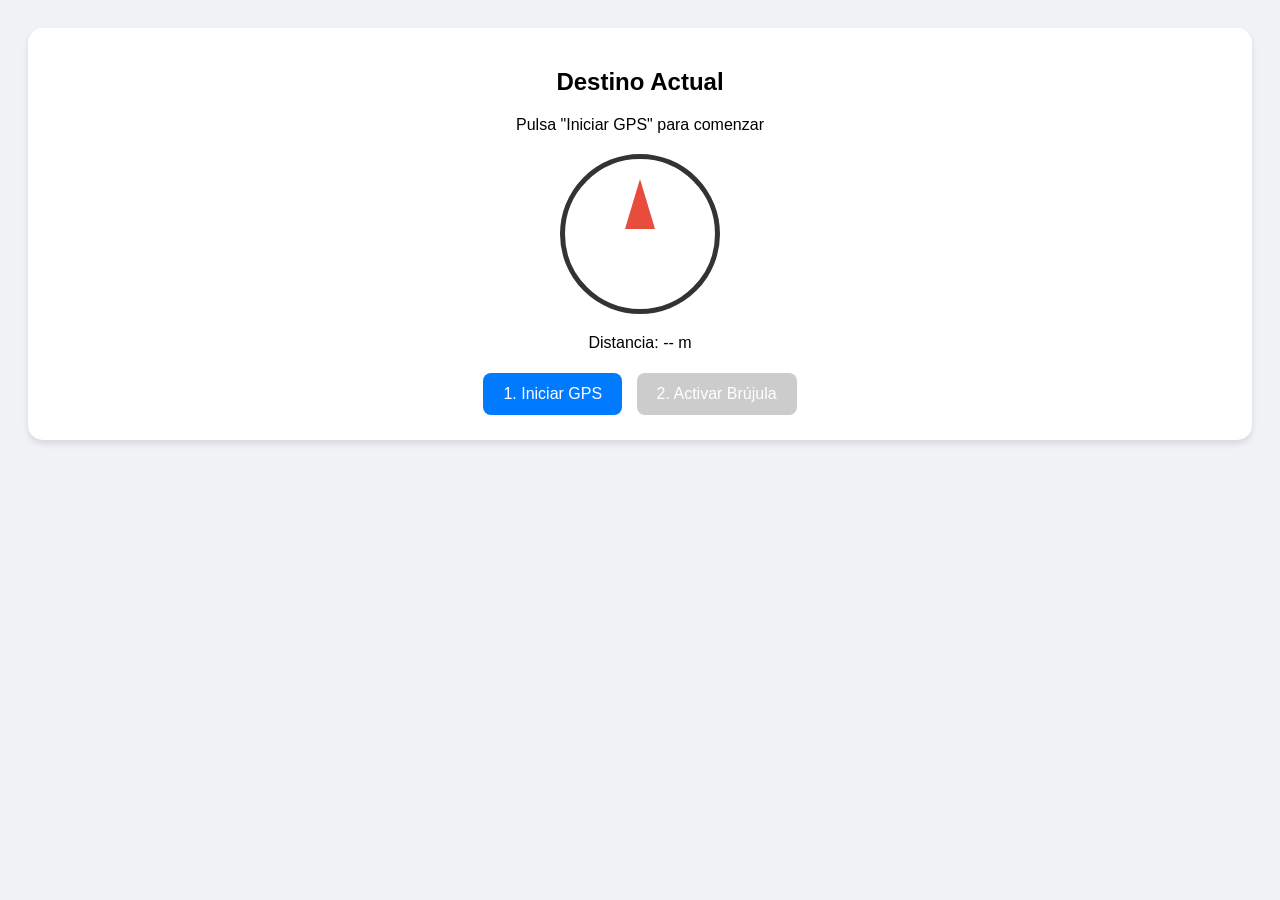
==== cla/index.html @ 74f86816 "a" ====
<!DOCTYPE html>
<html lang="es">
<head>
    <meta charset="UTF-8">
    <meta name="viewport" content="width=device-width, initial-scale=1.0">
    <title>GPS Treasure Hunt</title>
    <style>
        body { font-family: sans-serif; text-align: center; background: #f0f2f5; padding: 20px; }
        #compass {
            width: 150px; height: 150px; border-radius: 50%;
            border: 5px solid #333; margin: 20px auto;
            position: relative; transition: transform 0.2s ease-out;
        }
        #arrow {
            width: 0; height: 0; 
            border-left: 15px solid transparent;
            border-right: 15px solid transparent;
            border-bottom: 50px solid #e74c3c;
            position: absolute; top: 20px; left: 60px;
        }
        .card { background: white; padding: 20px; border-radius: 15px; box-shadow: 0 4px 6px rgba(0,0,0,0.1); }
        button { background: #007bff; color: white; border: none; padding: 12px 20px; border-radius: 8px; margin: 5px; font-size: 16px; cursor: pointer; }
        button:disabled { background: #ccc; }
    </style>
</head>
<body>

    <div class="card">
        <h2>Destino Actual</h2>
        <p id="hint">Pulsa "Iniciar GPS" para comenzar</p>
        
        <div id="compass">
            <div id="arrow"></div>
        </div>
        
        <p id="distance">Distancia: -- m</p>
        
        <button id="btnGPS">1. Iniciar GPS</button>
        <button id="btnCompass" disabled>2. Activar Brújula</button>
    </div>

    <script src="app.js"></script>
</body>
</html>
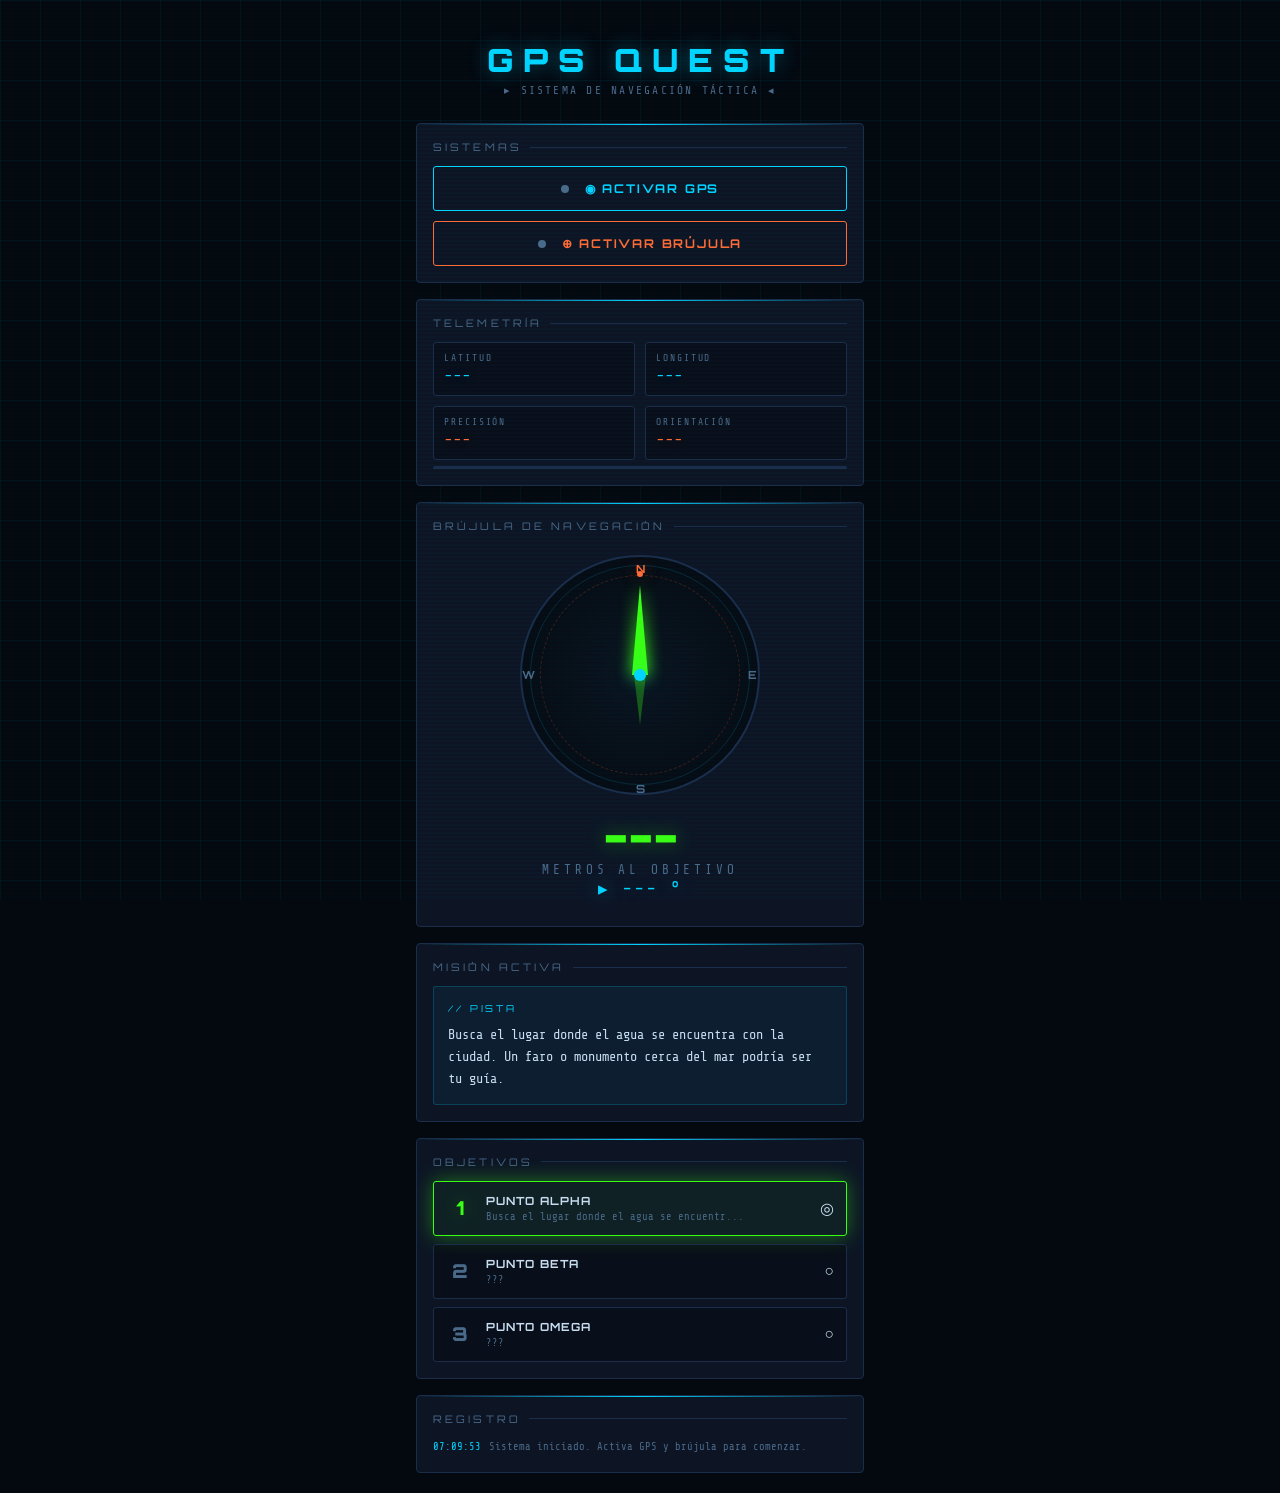
==== commit fe8c74d1: "a" ====
--- a/cla/index.html
+++ b/cla/index.html
@@ -1,44 +1,1105 @@
 <!DOCTYPE html>
 <html lang="es">
 <head>
-    <meta charset="UTF-8">
-    <meta name="viewport" content="width=device-width, initial-scale=1.0">
-    <title>GPS Treasure Hunt</title>
-    <style>
-        body { font-family: sans-serif; text-align: center; background: #f0f2f5; padding: 20px; }
-        #compass {
-            width: 150px; height: 150px; border-radius: 50%;
-            border: 5px solid #333; margin: 20px auto;
-            position: relative; transition: transform 0.2s ease-out;
-        }
-        #arrow {
-            width: 0; height: 0; 
-            border-left: 15px solid transparent;
-            border-right: 15px solid transparent;
-            border-bottom: 50px solid #e74c3c;
-            position: absolute; top: 20px; left: 60px;
-        }
-        .card { background: white; padding: 20px; border-radius: 15px; box-shadow: 0 4px 6px rgba(0,0,0,0.1); }
-        button { background: #007bff; color: white; border: none; padding: 12px 20px; border-radius: 8px; margin: 5px; font-size: 16px; cursor: pointer; }
-        button:disabled { background: #ccc; }
-    </style>
+<meta charset="UTF-8">
+<meta name="viewport" content="width=device-width, initial-scale=1.0, user-scalable=no">
+<meta name="theme-color" content="#0a0f1e">
+<meta name="mobile-web-app-capable" content="yes">
+<meta name="apple-mobile-web-app-capable" content="yes">
+<meta name="apple-mobile-web-app-status-bar-style" content="black-translucent">
+<title>GPS Quest</title>
+<link rel="preconnect" href="https://fonts.googleapis.com">
+<link href="https://fonts.googleapis.com/css2?family=Orbitron:wght@400;700;900&family=Share+Tech+Mono&display=swap" rel="stylesheet">
+<style>
+  :root {
+    --bg: #04080f;
+    --surface: #0d1525;
+    --border: #1a2d4a;
+    --accent: #00d4ff;
+    --accent2: #ff6b35;
+    --accent3: #39ff14;
+    --text: #c8ddf0;
+    --text-dim: #4a6a8a;
+    --glow: 0 0 20px rgba(0,212,255,0.4);
+    --glow-red: 0 0 20px rgba(255,107,53,0.4);
+    --glow-green: 0 0 20px rgba(57,255,20,0.4);
+  }
+
+  * { margin: 0; padding: 0; box-sizing: border-box; -webkit-tap-highlight-color: transparent; }
+
+  body {
+    background: var(--bg);
+    color: var(--text);
+    font-family: 'Share Tech Mono', monospace;
+    min-height: 100vh;
+    overflow-x: hidden;
+    position: relative;
+  }
+
+  /* Scanline effect */
+  body::before {
+    content: '';
+    position: fixed;
+    inset: 0;
+    background: repeating-linear-gradient(
+      0deg,
+      transparent,
+      transparent 2px,
+      rgba(0,212,255,0.015) 2px,
+      rgba(0,212,255,0.015) 4px
+    );
+    pointer-events: none;
+    z-index: 1000;
+  }
+
+  /* Grid background */
+  body::after {
+    content: '';
+    position: fixed;
+    inset: 0;
+    background-image:
+      linear-gradient(rgba(0,212,255,0.05) 1px, transparent 1px),
+      linear-gradient(90deg, rgba(0,212,255,0.05) 1px, transparent 1px);
+    background-size: 40px 40px;
+    pointer-events: none;
+    z-index: 0;
+  }
+
+  #app {
+    position: relative;
+    z-index: 1;
+    max-width: 480px;
+    margin: 0 auto;
+    padding: 20px 16px;
+    min-height: 100vh;
+    display: flex;
+    flex-direction: column;
+    gap: 16px;
+  }
+
+  /* Header */
+  .header {
+    text-align: center;
+    padding: 20px 0 10px;
+  }
+
+  .header h1 {
+    font-family: 'Orbitron', sans-serif;
+    font-size: 2rem;
+    font-weight: 900;
+    color: var(--accent);
+    text-shadow: var(--glow);
+    letter-spacing: 0.3em;
+    animation: flicker 6s infinite;
+  }
+
+  .header .subtitle {
+    font-size: 0.7rem;
+    color: var(--text-dim);
+    letter-spacing: 0.2em;
+    margin-top: 4px;
+  }
+
+  @keyframes flicker {
+    0%,95%,100% { opacity: 1; }
+    96% { opacity: 0.8; }
+    97% { opacity: 1; }
+    98% { opacity: 0.6; }
+    99% { opacity: 1; }
+  }
+
+  /* Cards */
+  .card {
+    background: var(--surface);
+    border: 1px solid var(--border);
+    border-radius: 4px;
+    padding: 16px;
+    position: relative;
+    overflow: hidden;
+  }
+
+  .card::before {
+    content: '';
+    position: absolute;
+    top: 0; left: 0; right: 0;
+    height: 1px;
+    background: linear-gradient(90deg, transparent, var(--accent), transparent);
+  }
+
+  .card-title {
+    font-family: 'Orbitron', sans-serif;
+    font-size: 0.65rem;
+    color: var(--text-dim);
+    letter-spacing: 0.3em;
+    margin-bottom: 12px;
+    display: flex;
+    align-items: center;
+    gap: 8px;
+  }
+
+  .card-title::after {
+    content: '';
+    flex: 1;
+    height: 1px;
+    background: var(--border);
+  }
+
+  /* Buttons */
+  .btn {
+    display: flex;
+    align-items: center;
+    justify-content: center;
+    gap: 10px;
+    padding: 14px 20px;
+    border: 1px solid;
+    border-radius: 3px;
+    font-family: 'Orbitron', sans-serif;
+    font-size: 0.75rem;
+    font-weight: 700;
+    letter-spacing: 0.15em;
+    cursor: pointer;
+    transition: all 0.2s;
+    width: 100%;
+    position: relative;
+    overflow: hidden;
+    background: transparent;
+  }
+
+  .btn::before {
+    content: '';
+    position: absolute;
+    inset: 0;
+    opacity: 0;
+    transition: opacity 0.2s;
+  }
+
+  .btn:active::before { opacity: 1; }
+
+  .btn-gps {
+    color: var(--accent);
+    border-color: var(--accent);
+  }
+  .btn-gps::before { background: rgba(0,212,255,0.1); }
+  .btn-gps:hover { box-shadow: var(--glow); }
+  .btn-gps.active {
+    background: rgba(0,212,255,0.1);
+    box-shadow: var(--glow);
+    color: var(--accent);
+  }
+
+  .btn-compass {
+    color: var(--accent2);
+    border-color: var(--accent2);
+  }
+  .btn-compass::before { background: rgba(255,107,53,0.1); }
+  .btn-compass:hover { box-shadow: var(--glow-red); }
+  .btn-compass.active {
+    background: rgba(255,107,53,0.1);
+    box-shadow: var(--glow-red);
+  }
+
+  .btn-row { display: flex; gap: 10px; }
+  .btn-row .btn { flex: 1; }
+
+  /* Status indicators */
+  .status-grid {
+    display: grid;
+    grid-template-columns: 1fr 1fr;
+    gap: 10px;
+  }
+
+  .status-item {
+    background: rgba(0,0,0,0.3);
+    border: 1px solid var(--border);
+    border-radius: 3px;
+    padding: 10px;
+  }
+
+  .status-label {
+    font-size: 0.6rem;
+    color: var(--text-dim);
+    letter-spacing: 0.2em;
+    margin-bottom: 4px;
+  }
+
+  .status-value {
+    font-size: 1rem;
+    color: var(--accent);
+    text-shadow: var(--glow);
+    white-space: nowrap;
+    overflow: hidden;
+    text-overflow: ellipsis;
+  }
+
+  .status-value.orange { color: var(--accent2); text-shadow: var(--glow-red); }
+  .status-value.green { color: var(--accent3); text-shadow: var(--glow-green); }
+
+  /* Big dot indicator */
+  .indicator-dot {
+    display: inline-block;
+    width: 8px; height: 8px;
+    border-radius: 50%;
+    background: var(--text-dim);
+    margin-right: 6px;
+    transition: all 0.3s;
+  }
+  .indicator-dot.on-gps { background: var(--accent); box-shadow: var(--glow); animation: pulse 1.5s infinite; }
+  .indicator-dot.on-compass { background: var(--accent2); box-shadow: var(--glow-red); animation: pulse 1.5s infinite; }
+  .indicator-dot.on-green { background: var(--accent3); box-shadow: var(--glow-green); animation: pulse 1.5s infinite; }
+
+  @keyframes pulse {
+    0%,100% { transform: scale(1); opacity: 1; }
+    50% { transform: scale(1.3); opacity: 0.7; }
+  }
+
+  /* COMPASS */
+  .compass-wrapper {
+    display: flex;
+    flex-direction: column;
+    align-items: center;
+    gap: 16px;
+    padding: 10px 0;
+  }
+
+  .compass-outer {
+    position: relative;
+    width: 240px;
+    height: 240px;
+  }
+
+  .compass-ring {
+    position: absolute;
+    inset: 0;
+    border-radius: 50%;
+    border: 2px solid var(--border);
+    background: radial-gradient(circle at center, #0a1520, #04080f);
+  }
+
+  .compass-ring::before {
+    content: '';
+    position: absolute;
+    inset: 8px;
+    border-radius: 50%;
+    border: 1px solid rgba(0,212,255,0.15);
+  }
+
+  .compass-ticks {
+    position: absolute;
+    inset: 0;
+    border-radius: 50%;
+  }
+
+  .cardinal {
+    position: absolute;
+    font-family: 'Orbitron', sans-serif;
+    font-size: 0.7rem;
+    font-weight: 700;
+    color: var(--text-dim);
+    transform: translate(-50%, -50%);
+  }
+
+  .cardinal.N { top: 14px; left: 50%; color: var(--accent2); text-shadow: var(--glow-red); }
+  .cardinal.S { bottom: 6px; left: 50%; top: auto; transform: translate(-50%, 50%); }
+  .cardinal.E { right: 8px; top: 50%; transform: translate(50%, -50%); }
+  .cardinal.W { left: 8px; top: 50%; transform: translate(-50%, -50%); }
+
+  /* Needle group rotates based on heading to TARGET */
+  .needle-group {
+    position: absolute;
+    inset: 0;
+    transition: transform 0.3s cubic-bezier(0.25,0.46,0.45,0.94);
+    transform-origin: center center;
+  }
+
+  /* North indicator (device heading ring) */
+  .north-ring {
+    position: absolute;
+    inset: 20px;
+    border-radius: 50%;
+    border: 1px dashed rgba(255,107,53,0.2);
+    transition: transform 0.3s cubic-bezier(0.25,0.46,0.45,0.94);
+    transform-origin: center center;
+  }
+
+  .north-pip {
+    position: absolute;
+    top: -5px;
+    left: 50%;
+    transform: translateX(-50%);
+    width: 6px;
+    height: 6px;
+    border-radius: 50%;
+    background: var(--accent2);
+    box-shadow: var(--glow-red);
+  }
+
+  .needle {
+    position: absolute;
+    top: 50%;
+    left: 50%;
+    transform-origin: 50% 100%;
+    transform: translate(-50%, -100%);
+  }
+
+  /* Arrow to target */
+  .needle-target {
+    width: 0;
+    height: 0;
+    border-left: 8px solid transparent;
+    border-right: 8px solid transparent;
+    border-bottom: 90px solid var(--accent3);
+    filter: drop-shadow(0 0 8px var(--accent3));
+  }
+
+  .needle-target-tail {
+    position: absolute;
+    top: 50%;
+    left: 50%;
+    transform: translate(-50%, 0);
+    width: 0;
+    height: 0;
+    border-left: 6px solid transparent;
+    border-right: 6px solid transparent;
+    border-top: 50px solid rgba(57,255,20,0.3);
+  }
+
+  /* Center dot */
+  .compass-center {
+    position: absolute;
+    top: 50%;
+    left: 50%;
+    transform: translate(-50%, -50%);
+    width: 12px;
+    height: 12px;
+    border-radius: 50%;
+    background: var(--accent);
+    box-shadow: var(--glow);
+    z-index: 10;
+  }
+
+  /* Distance display */
+  .distance-display {
+    text-align: center;
+  }
+
+  .distance-number {
+    font-family: 'Orbitron', sans-serif;
+    font-size: 3rem;
+    font-weight: 900;
+    color: var(--accent3);
+    text-shadow: var(--glow-green);
+    line-height: 1;
+  }
+
+  .distance-unit {
+    font-size: 0.8rem;
+    color: var(--text-dim);
+    letter-spacing: 0.3em;
+    margin-top: 4px;
+  }
+
+  .bearing-display {
+    font-size: 1.2rem;
+    color: var(--accent);
+    text-shadow: var(--glow);
+    letter-spacing: 0.1em;
+  }
+
+  /* Location list */
+  .location-list {
+    display: flex;
+    flex-direction: column;
+    gap: 8px;
+  }
+
+  .location-item {
+    display: flex;
+    align-items: center;
+    gap: 12px;
+    padding: 12px;
+    background: rgba(0,0,0,0.3);
+    border: 1px solid var(--border);
+    border-radius: 3px;
+    cursor: pointer;
+    transition: all 0.2s;
+    position: relative;
+    overflow: hidden;
+  }
+
+  .location-item:hover {
+    border-color: var(--accent);
+    background: rgba(0,212,255,0.05);
+  }
+
+  .location-item.active {
+    border-color: var(--accent3);
+    background: rgba(57,255,20,0.05);
+    box-shadow: var(--glow-green);
+  }
+
+  .location-item.completed {
+    border-color: rgba(57,255,20,0.3);
+    opacity: 0.6;
+  }
+
+  .loc-number {
+    font-family: 'Orbitron', sans-serif;
+    font-size: 1.2rem;
+    font-weight: 900;
+    color: var(--text-dim);
+    width: 28px;
+    text-align: center;
+    flex-shrink: 0;
+  }
+
+  .location-item.active .loc-number { color: var(--accent3); text-shadow: var(--glow-green); }
+  .location-item.completed .loc-number { color: var(--accent3); }
+
+  .loc-info { flex: 1; min-width: 0; }
+
+  .loc-name {
+    font-family: 'Orbitron', sans-serif;
+    font-size: 0.7rem;
+    font-weight: 700;
+    color: var(--text);
+    margin-bottom: 3px;
+    letter-spacing: 0.1em;
+  }
+
+  .loc-hint {
+    font-size: 0.65rem;
+    color: var(--text-dim);
+    white-space: nowrap;
+    overflow: hidden;
+    text-overflow: ellipsis;
+  }
+
+  .loc-status {
+    font-size: 1rem;
+    flex-shrink: 0;
+  }
+
+  /* Clue box */
+  .clue-box {
+    background: rgba(0,212,255,0.05);
+    border: 1px solid rgba(0,212,255,0.2);
+    border-radius: 3px;
+    padding: 14px;
+    font-size: 0.85rem;
+    line-height: 1.6;
+    color: var(--text);
+    position: relative;
+  }
+
+  .clue-box::before {
+    content: '// PISTA';
+    display: block;
+    font-size: 0.6rem;
+    color: var(--accent);
+    letter-spacing: 0.3em;
+    margin-bottom: 8px;
+    font-family: 'Orbitron', sans-serif;
+  }
+
+  /* Modal/overlay */
+  .modal-overlay {
+    position: fixed;
+    inset: 0;
+    background: rgba(0,0,0,0.9);
+    z-index: 500;
+    display: flex;
+    align-items: center;
+    justify-content: center;
+    padding: 20px;
+    animation: fadeIn 0.3s;
+  }
+
+  @keyframes fadeIn { from { opacity: 0; } to { opacity: 1; } }
+
+  .modal {
+    background: var(--surface);
+    border: 1px solid var(--accent3);
+    border-radius: 4px;
+    padding: 32px 24px;
+    text-align: center;
+    max-width: 360px;
+    width: 100%;
+    box-shadow: 0 0 60px rgba(57,255,20,0.3);
+    animation: zoomIn 0.4s cubic-bezier(0.34,1.56,0.64,1);
+  }
+
+  @keyframes zoomIn { from { transform: scale(0.7); opacity: 0; } to { transform: scale(1); opacity: 1; } }
+
+  .modal-icon { font-size: 4rem; margin-bottom: 16px; }
+
+  .modal-title {
+    font-family: 'Orbitron', sans-serif;
+    font-size: 1.2rem;
+    font-weight: 900;
+    color: var(--accent3);
+    text-shadow: var(--glow-green);
+    letter-spacing: 0.2em;
+    margin-bottom: 12px;
+  }
+
+  .modal-message {
+    font-size: 0.9rem;
+    line-height: 1.6;
+    color: var(--text);
+    margin-bottom: 24px;
+  }
+
+  .btn-modal {
+    background: var(--accent3);
+    color: #000;
+    border: none;
+    padding: 12px 32px;
+    font-family: 'Orbitron', sans-serif;
+    font-size: 0.75rem;
+    font-weight: 700;
+    letter-spacing: 0.15em;
+    border-radius: 3px;
+    cursor: pointer;
+    transition: all 0.2s;
+  }
+
+  .btn-modal:hover { box-shadow: var(--glow-green); }
+
+  /* Log */
+  .log-box {
+    font-size: 0.65rem;
+    color: var(--text-dim);
+    line-height: 1.8;
+    max-height: 60px;
+    overflow: hidden;
+  }
+
+  .log-line { display: flex; gap: 8px; }
+  .log-time { color: var(--accent); flex-shrink: 0; }
+
+  /* Accuracy bar */
+  .accuracy-bar {
+    height: 3px;
+    background: var(--border);
+    border-radius: 2px;
+    margin-top: 6px;
+    overflow: hidden;
+  }
+
+  .accuracy-fill {
+    height: 100%;
+    background: linear-gradient(90deg, var(--accent3), var(--accent));
+    border-radius: 2px;
+    transition: width 0.5s;
+  }
+
+  /* Completed celebration line */
+  .complete-banner {
+    text-align: center;
+    padding: 8px;
+    background: rgba(57,255,20,0.1);
+    border: 1px solid rgba(57,255,20,0.3);
+    border-radius: 3px;
+    font-family: 'Orbitron', sans-serif;
+    font-size: 0.7rem;
+    color: var(--accent3);
+    text-shadow: var(--glow-green);
+    letter-spacing: 0.2em;
+    animation: pulse 2s infinite;
+  }
+
+  .hidden { display: none !important; }
+</style>
 </head>
 <body>
-
-    <div class="card">
-        <h2>Destino Actual</h2>
-        <p id="hint">Pulsa "Iniciar GPS" para comenzar</p>
-        
-        <div id="compass">
-            <div id="arrow"></div>
+<div id="app">
+
+  <!-- Header -->
+  <div class="header">
+    <h1>GPS QUEST</h1>
+    <div class="subtitle">▸ SISTEMA DE NAVEGACIÓN TÁCTICA ◂</div>
+  </div>
+
+  <!-- Controls -->
+  <div class="card">
+    <div class="card-title">SISTEMAS</div>
+    <div style="display:flex;flex-direction:column;gap:10px;">
+      <button class="btn btn-gps" id="btnGps" onclick="toggleGPS()">
+        <span class="indicator-dot" id="dotGps"></span>
+        <span id="btnGpsText">◉ ACTIVAR GPS</span>
+      </button>
+      <button class="btn btn-compass" id="btnCompass" onclick="toggleCompass()">
+        <span class="indicator-dot" id="dotCompass"></span>
+        <span id="btnCompassText">⊕ ACTIVAR BRÚJULA</span>
+      </button>
+    </div>
+  </div>
+
+  <!-- GPS Status -->
+  <div class="card">
+    <div class="card-title">TELEMETRÍA</div>
+    <div class="status-grid">
+      <div class="status-item">
+        <div class="status-label">LATITUD</div>
+        <div class="status-value" id="valLat">---</div>
+      </div>
+      <div class="status-item">
+        <div class="status-label">LONGITUD</div>
+        <div class="status-value" id="valLon">---</div>
+      </div>
+      <div class="status-item">
+        <div class="status-label">PRECISIÓN</div>
+        <div class="status-value orange" id="valAcc">---</div>
+      </div>
+      <div class="status-item">
+        <div class="status-label">ORIENTACIÓN</div>
+        <div class="status-value orange" id="valHeading">---</div>
+      </div>
+    </div>
+    <div class="accuracy-bar"><div class="accuracy-fill" id="accBar" style="width:0%"></div></div>
+  </div>
+
+  <!-- Compass -->
+  <div class="card">
+    <div class="card-title">BRÚJULA DE NAVEGACIÓN</div>
+    <div class="compass-wrapper">
+
+      <div class="compass-outer">
+        <div class="compass-ring"></div>
+
+        <!-- Cardinals -->
+        <span class="cardinal N">N</span>
+        <span class="cardinal S">S</span>
+        <span class="cardinal E">E</span>
+        <span class="cardinal W">W</span>
+
+        <!-- North pip (rotates opposite to device heading) -->
+        <div class="north-ring" id="northRing">
+          <div class="north-pip"></div>
         </div>
-        
-        <p id="distance">Distancia: -- m</p>
-        
-        <button id="btnGPS">1. Iniciar GPS</button>
-        <button id="btnCompass" disabled>2. Activar Brújula</button>
+
+        <!-- Target needle -->
+        <div class="needle-group" id="needleGroup">
+          <div class="needle" style="width:16px;height:90px;">
+            <div class="needle-target"></div>
+          </div>
+          <div class="needle-target-tail" style="top:50%;left:50%;transform:translate(-50%,0);"></div>
+        </div>
+
+        <div class="compass-center"></div>
+      </div>
+
+      <div class="distance-display">
+        <div class="distance-number" id="distNumber">---</div>
+        <div class="distance-unit">METROS AL OBJETIVO</div>
+        <div class="bearing-display" id="bearingDisplay">▸ --- °</div>
+      </div>
+
     </div>
-
-    <script src="app.js"></script>
+  </div>
+
+  <!-- Current clue -->
+  <div class="card" id="clueCard">
+    <div class="card-title">MISIÓN ACTIVA</div>
+    <div class="clue-box" id="clueText">Activa el GPS para comenzar la misión...</div>
+  </div>
+
+  <!-- Locations -->
+  <div class="card">
+    <div class="card-title">OBJETIVOS</div>
+    <div class="location-list" id="locationList"></div>
+  </div>
+
+  <!-- Log -->
+  <div class="card">
+    <div class="card-title">REGISTRO</div>
+    <div class="log-box" id="logBox"></div>
+  </div>
+
+</div>
+
+<!-- Modal -->
+<div class="modal-overlay hidden" id="modalOverlay">
+  <div class="modal">
+    <div class="modal-icon" id="modalIcon">🎯</div>
+    <div class="modal-title" id="modalTitle">OBJETIVO ALCANZADO</div>
+    <div class="modal-message" id="modalMessage"></div>
+    <button class="btn-modal" onclick="closeModal()">CONTINUAR MISIÓN</button>
+  </div>
+</div>
+
+<script>
+// =============================================
+//  CONFIGURACIÓN DE LUGARES
+// =============================================
+const LOCATIONS = [
+  {
+    id: 0,
+    name: "PUNTO ALPHA",
+    lat: 43.5333,        // ← Cambia estas coordenadas
+    lon: -5.6667,        // ← Cambia estas coordenadas
+    radius: 20,          // metros para considerar "llegado"
+    pista: "Busca el lugar donde el agua se encuentra con la ciudad. Un faro o monumento cerca del mar podría ser tu guía.",
+    congrats: "¡MISIÓN ALPHA COMPLETADA! Has encontrado el primer punto de la ruta. Eres un explorador nato. ¡Prepárate para el siguiente desafío!"
+  },
+  {
+    id: 1,
+    name: "PUNTO BETA",
+    lat: 43.5350,        // ← Cambia estas coordenadas
+    lon: -5.6620,        // ← Cambia estas coordenadas
+    radius: 20,
+    pista: "El conocimiento es poder. Busca un edificio histórico o cultural emblemático de la zona. Sus paredes guardan siglos de historia.",
+    congrats: "¡EXCELENTE! Punto Beta conquistado. Tu precisión es admirable. Solo queda un objetivo para completar la misión total."
+  },
+  {
+    id: 2,
+    name: "PUNTO OMEGA",
+    lat: 43.5310,        // ← Cambia estas coordenadas
+    lon: -5.6700,        // ← Cambia estas coordenadas
+    radius: 20,
+    pista: "El final está donde la gente se reúne. Una plaza, un parque o un espacio abierto icónico es tu destino final. ¡La victoria te espera!",
+    congrats: "🏆 ¡MISIÓN COMPLETADA AL 100%! Has conquistado todos los puntos. Eres un agente de élite. ¡La operación GPS Quest ha concluido con éxito total!"
+  }
+];
+
+// =============================================
+//  ESTADO
+// =============================================
+const state = {
+  gpsActive: false,
+  compassActive: false,
+  watchId: null,
+  currentLat: null,
+  currentLon: null,
+  accuracy: null,
+  deviceHeading: null,
+  currentTarget: 0,
+  completed: new Set(),
+  logs: []
+};
+
+// =============================================
+//  INICIALIZACIÓN
+// =============================================
+function init() {
+  renderLocationList();
+  updateClue();
+  log('Sistema iniciado. Activa GPS y brújula para comenzar.');
+}
+
+function renderLocationList() {
+  const el = document.getElementById('locationList');
+  el.innerHTML = LOCATIONS.map((loc, i) => `
+    <div class="location-item ${i === state.currentTarget ? 'active' : ''} ${state.completed.has(i) ? 'completed' : ''}"
+         onclick="selectTarget(${i})" id="locItem${i}">
+      <div class="loc-number">${i + 1}</div>
+      <div class="loc-info">
+        <div class="loc-name">${loc.name}</div>
+        <div class="loc-hint">${state.completed.has(i) ? '✓ COMPLETADO' : (i === state.currentTarget ? loc.pista.substring(0, 40) + '...' : '???')}</div>
+      </div>
+      <div class="loc-status">${state.completed.has(i) ? '✅' : (i === state.currentTarget ? '◎' : '○')}</div>
+    </div>
+  `).join('');
+}
+
+function updateClue() {
+  const loc = LOCATIONS[state.currentTarget];
+  if (state.completed.size === LOCATIONS.length) {
+    document.getElementById('clueText').textContent = '🏆 ¡Todos los objetivos completados! Misión finalizada con éxito.';
+    return;
+  }
+  document.getElementById('clueText').textContent = loc.pista;
+}
+
+function selectTarget(i) {
+  if (state.completed.has(i)) return;
+  state.currentTarget = i;
+  renderLocationList();
+  updateClue();
+  updateCompassDisplay();
+  log(`Objetivo cambiado a: ${LOCATIONS[i].name}`);
+}
+
+// =============================================
+//  GPS
+// =============================================
+function toggleGPS() {
+  if (!state.gpsActive) {
+    startGPS();
+  } else {
+    stopGPS();
+  }
+}
+
+function startGPS() {
+  if (!navigator.geolocation) {
+    log('ERROR: Geolocalización no disponible en este navegador.');
+    return;
+  }
+  log('Solicitando permiso GPS...');
+  
+  const options = {
+    enableHighAccuracy: true,
+    timeout: 10000,
+    maximumAge: 2000
+  };
+
+  state.watchId = navigator.geolocation.watchPosition(
+    onGPSUpdate,
+    onGPSError,
+    options
+  );
+
+  state.gpsActive = true;
+  document.getElementById('btnGps').classList.add('active');
+  document.getElementById('dotGps').classList.add('on-gps');
+  document.getElementById('btnGpsText').textContent = '◉ GPS ACTIVO — DETENER';
+  log('GPS activado. Esperando señal...');
+}
+
+function stopGPS() {
+  if (state.watchId !== null) {
+    navigator.geolocation.clearWatch(state.watchId);
+    state.watchId = null;
+  }
+  state.gpsActive = false;
+  state.currentLat = null;
+  state.currentLon = null;
+  document.getElementById('btnGps').classList.remove('active');
+  document.getElementById('dotGps').classList.remove('on-gps');
+  document.getElementById('btnGpsText').textContent = '◉ ACTIVAR GPS';
+  document.getElementById('valLat').textContent = '---';
+  document.getElementById('valLon').textContent = '---';
+  document.getElementById('valAcc').textContent = '---';
+  document.getElementById('accBar').style.width = '0%';
+  document.getElementById('distNumber').textContent = '---';
+  document.getElementById('bearingDisplay').textContent = '▸ --- °';
+  log('GPS detenido.');
+}
+
+function onGPSUpdate(pos) {
+  state.currentLat = pos.coords.latitude;
+  state.currentLon = pos.coords.longitude;
+  state.accuracy = pos.coords.accuracy;
+
+  document.getElementById('valLat').textContent = state.currentLat.toFixed(5);
+  document.getElementById('valLon').textContent = state.currentLon.toFixed(5);
+  document.getElementById('valAcc').textContent = `±${Math.round(state.accuracy)}m`;
+
+  // Accuracy bar (100m = 0%, 5m = 100%)
+  const pct = Math.max(0, Math.min(100, (1 - (state.accuracy - 5) / 95) * 100));
+  document.getElementById('accBar').style.width = pct + '%';
+
+  updateCompassDisplay();
+  checkArrival();
+}
+
+function onGPSError(err) {
+  const msgs = {
+    1: 'Permiso GPS denegado por el usuario.',
+    2: 'Posición no disponible.',
+    3: 'Tiempo de espera agotado.'
+  };
+  log('GPS ERROR: ' + (msgs[err.code] || err.message));
+}
+
+// =============================================
+//  COMPASS / ORIENTACIÓN
+// =============================================
+function toggleCompass() {
+  if (!state.compassActive) {
+    startCompass();
+  } else {
+    stopCompass();
+  }
+}
+
+function startCompass() {
+  // iOS requiere requestPermission
+  if (typeof DeviceOrientationEvent !== 'undefined' && typeof DeviceOrientationEvent.requestPermission === 'function') {
+    DeviceOrientationEvent.requestPermission()
+      .then(permission => {
+        if (permission === 'granted') {
+          activateCompassListeners();
+        } else {
+          log('Permiso de orientación denegado.');
+        }
+      })
+      .catch(err => log('Error solicitando permiso brújula: ' + err));
+  } else if (typeof DeviceOrientationEvent !== 'undefined') {
+    activateCompassListeners();
+  } else {
+    log('Este dispositivo no tiene sensor de orientación.');
+  }
+}
+
+function activateCompassListeners() {
+  window.addEventListener('deviceorientationabsolute', onOrientation, true);
+  window.addEventListener('deviceorientation', onOrientation, true);
+  state.compassActive = true;
+  document.getElementById('btnCompass').classList.add('active');
+  document.getElementById('dotCompass').classList.add('on-compass');
+  document.getElementById('btnCompassText').textContent = '⊕ BRÚJULA ACTIVA — DETENER';
+  log('Brújula activada.');
+}
+
+function stopCompass() {
+  window.removeEventListener('deviceorientationabsolute', onOrientation, true);
+  window.removeEventListener('deviceorientation', onOrientation, true);
+  state.compassActive = false;
+  state.deviceHeading = null;
+  document.getElementById('btnCompass').classList.remove('active');
+  document.getElementById('dotCompass').classList.remove('on-compass');
+  document.getElementById('btnCompassText').textContent = '⊕ ACTIVAR BRÚJULA';
+  document.getElementById('valHeading').textContent = '---';
+  document.getElementById('northRing').style.transform = 'rotate(0deg)';
+  log('Brújula detenida.');
+}
+
+function onOrientation(event) {
+  let heading = null;
+
+  // webkitCompassHeading (iOS) — ya orientado al norte magnético
+  if (event.webkitCompassHeading != null) {
+    heading = event.webkitCompassHeading;
+  }
+  // deviceorientationabsolute — alpha relativo al norte geográfico
+  else if (event.absolute && event.alpha != null) {
+    heading = 360 - event.alpha;
+  }
+  // Fallback: alpha sin garantía de referencia
+  else if (event.alpha != null) {
+    heading = 360 - event.alpha;
+  }
+
+  if (heading == null) return;
+  heading = (heading + 360) % 360;
+  state.deviceHeading = heading;
+
+  document.getElementById('valHeading').textContent = Math.round(heading) + '°';
+
+  // Rotar el anillo N en sentido opuesto al heading del device
+  // para que N siempre apunte al norte real
+  document.getElementById('northRing').style.transform = `rotate(${-heading}deg)`;
+
+  updateCompassDisplay();
+}
+
+// =============================================
+//  CÁLCULOS
+// =============================================
+function toRad(deg) { return deg * Math.PI / 180; }
+function toDeg(rad) { return rad * 180 / Math.PI; }
+
+function haversine(lat1, lon1, lat2, lon2) {
+  const R = 6371000;
+  const dLat = toRad(lat2 - lat1);
+  const dLon = toRad(lon2 - lon1);
+  const a = Math.sin(dLat/2)**2 +
+            Math.cos(toRad(lat1)) * Math.cos(toRad(lat2)) * Math.sin(dLon/2)**2;
+  return R * 2 * Math.atan2(Math.sqrt(a), Math.sqrt(1 - a));
+}
+
+function bearing(lat1, lon1, lat2, lon2) {
+  const dLon = toRad(lon2 - lon1);
+  const y = Math.sin(dLon) * Math.cos(toRad(lat2));
+  const x = Math.cos(toRad(lat1)) * Math.sin(toRad(lat2)) -
+            Math.sin(toRad(lat1)) * Math.cos(toRad(lat2)) * Math.cos(dLon);
+  return (toDeg(Math.atan2(y, x)) + 360) % 360;
+}
+
+function updateCompassDisplay() {
+  if (state.currentLat == null) return;
+  if (state.completed.size === LOCATIONS.length) return;
+
+  const target = LOCATIONS[state.currentTarget];
+  const dist = haversine(state.currentLat, state.currentLon, target.lat, target.lon);
+  const bear = bearing(state.currentLat, state.currentLon, target.lat, target.lon);
+
+  // Mostrar distancia
+  const distEl = document.getElementById('distNumber');
+  if (dist < 1000) {
+    distEl.textContent = Math.round(dist);
+  } else {
+    distEl.textContent = (dist / 1000).toFixed(2) + ' km';
+    document.querySelector('.distance-unit').textContent = 'AL OBJETIVO';
+  }
+
+  document.getElementById('bearingDisplay').textContent = `▸ ${Math.round(bear)} °`;
+
+  // Rotar aguja al objetivo
+  // La aguja debe apuntar al target relativo al norte del dispositivo
+  let needleAngle = bear;
+  if (state.deviceHeading != null) {
+    needleAngle = (bear - state.deviceHeading + 360) % 360;
+  }
+  document.getElementById('needleGroup').style.transform = `rotate(${needleAngle}deg)`;
+}
+
+// =============================================
+//  DETECCIÓN DE LLEGADA
+// =============================================
+function checkArrival() {
+  if (state.currentLat == null) return;
+  if (state.completed.size === LOCATIONS.length) return;
+
+  const target = LOCATIONS[state.currentTarget];
+  const dist = haversine(state.currentLat, state.currentLon, target.lat, target.lon);
+
+  if (dist <= target.radius) {
+    state.completed.add(state.currentTarget);
+    log(`¡OBJETIVO ${target.name} ALCANZADO! (${Math.round(dist)}m)`);
+
+    // Buscar siguiente no completado
+    let nextTarget = -1;
+    for (let i = 0; i < LOCATIONS.length; i++) {
+      if (!state.completed.has(i)) { nextTarget = i; break; }
+    }
+
+    showModal(target.congrats, nextTarget === -1);
+
+    renderLocationList();
+
+    if (nextTarget !== -1) {
+      state.currentTarget = nextTarget;
+      updateClue();
+    }
+  }
+}
+
+// =============================================
+//  MODAL
+// =============================================
+function showModal(message, isComplete) {
+  document.getElementById('modalIcon').textContent = isComplete ? '🏆' : '🎯';
+  document.getElementById('modalTitle').textContent = isComplete ? '¡MISIÓN COMPLETADA!' : 'OBJETIVO ALCANZADO';
+  document.getElementById('modalMessage').textContent = message;
+  document.getElementById('modalOverlay').classList.remove('hidden');
+}
+
+function closeModal() {
+  document.getElementById('modalOverlay').classList.add('hidden');
+}
+
+// =============================================
+//  LOG
+// =============================================
+function log(msg) {
+  const now = new Date();
+  const time = now.toTimeString().substring(0, 8);
+  state.logs.unshift({ time, msg });
+  if (state.logs.length > 4) state.logs.pop();
+
+  const box = document.getElementById('logBox');
+  box.innerHTML = state.logs.map(l =>
+    `<div class="log-line"><span class="log-time">${l.time}</span><span>${l.msg}</span></div>`
+  ).join('');
+}
+
+// =============================================
+//  ARRANQUE
+// =============================================
+init();
+</script>
 </body>
 </html>
